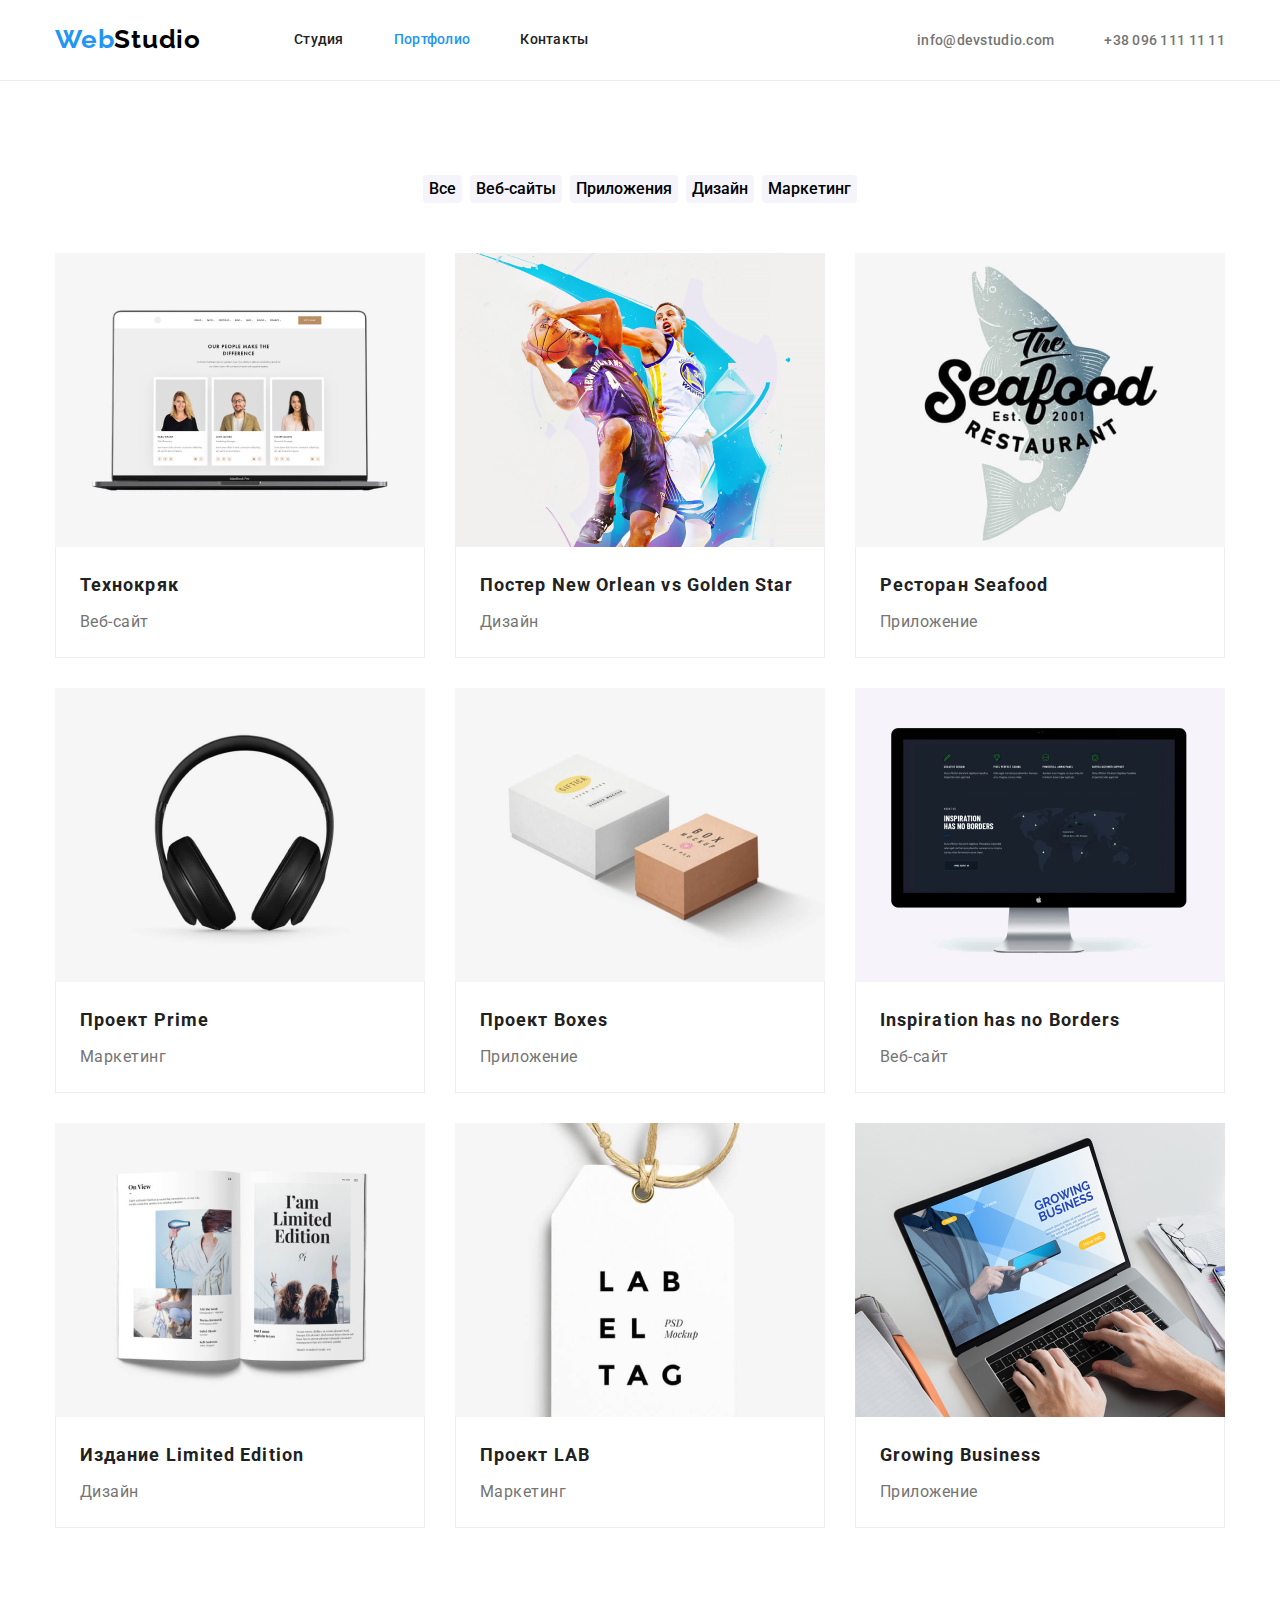
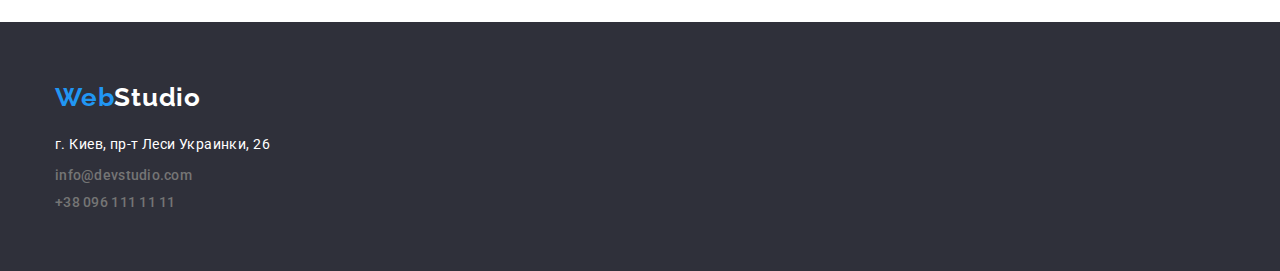
==== portfolio.html @ dcee7ae2 "Добавляет файлы по Дз 3" ====
<!DOCTYPE html>
<html lang="ru">
  <head>
    <meta charset="UTF-8" />
    <meta name="viewport" content="width=device-width, initial-scale=1.0" />
    <title>Портфолио</title>
    <link
      rel="stylesheet"
      href="https://cdnjs.cloudflare.com/ajax/libs/modern-normalize/1.0.0/modern-normalize.min.css"
    />
    <link rel="preconnect" href="https://fonts.gstatic.com" />
    <link
      href="https://fonts.googleapis.com/css2?family=Raleway:wght@700&family=Roboto:wght@400;500;700;900&display=swap"
      rel="stylesheet"
    />
    <link rel="stylesheet" href="./css/style.css" />
  </head>
  <body>
    <header class="portfolio-header">
      <div class="container header">
        <nav class="main-nav">
          <a href="./index.html" class="logo link"
            ><span lang="en" class="accent">Web</span>Studio</a
          >

          <ul class="site-nav list">
            <li class="item">
              <a href="./index.html" class="link">Студия</a>
            </li>
            <li class="item">
              <a href="./portfolio.html" class="link current">Портфолио</a>
            </li>
            <li class="item"><a href="" class="link">Контакты</a></li>
          </ul>
        </nav>

        <ul class="contacts-nav list">
          <li class="item">
            <a href="mailto:info@devstudio.com" class="link"
              >info@devstudio.com</a
            >
          </li>
          <li class="item">
            <a href="tel:+380961111111" class="link">+38 096 111 11 11</a>
          </li>
        </ul>
      </div>
    </header>

    <main>
      <section class="examples">
        <div class="container">
          <h1 class="visually-hidden">Портфолио</h1>
          <ul class="portfolio-buttons list">
            <li class="item">
              <button type="button" class="button">Все</button>
            </li>
            <li class="item">
              <button type="button" class="button">Веб-сайты</button>
            </li>
            <li class="item">
              <button type="button" class="button">Приложения</button>
            </li>
            <li class="item">
              <button type="button" class="button">Дизайн</button>
            </li>
            <li class="item">
              <button type="button" class="button">Маркетинг</button>
            </li>
          </ul>

          <ul class="examples-cards list">
            <li class="card">
              <a href=""
                ><img
                  src="./images/tehnokryak.jpg"
                  alt="Изображение открытого ноутбука"
                  width="370"
                />
                <div class="exaples-content">
                  <h2 class="examples-tittle">Технокряк</h2>
                  <p class="examples-text">Веб-сайт</p>
                </div>
              </a>
            </li>
            <li class="card">
              <a href=""
                ><img
                  src="./images/New-Orlean-vs-Golden-Star.jpg"
                  alt="Изображение двух баскетболистов"
                  width="370"
                />
                <div class="exaples-content">
                  <h2 class="examples-tittle">
                    Постер New Orlean vs Golden Star
                  </h2>
                  <p class="examples-text">Дизайн</p>
                </div>
              </a>
            </li>
            <li class="card">
              <a href=""
                ><img
                  src="./images/Ресторан-Seafood.jpg"
                  alt="Логотип ресторана"
                  width="370"
                />
                <div class="exaples-content">
                  <h2 class="examples-tittle">Ресторан Seafood</h2>
                  <p class="examples-text">Приложение</p>
                </div>
              </a>
            </li>
            <li class="card">
              <a href=""
                ><img
                  src="./images/Проект-Prime.jpg"
                  alt="Изображение наушников"
                  width="370"
                />
                <div class="exaples-content">
                  <h2 class="examples-tittle">Проект Prime</h2>
                  <p class="examples-text">Маркетинг</p>
                </div>
              </a>
            </li>
            <li class="card">
              <a href=""
                ><img
                  src="./images/Проект-Boxes.jpg"
                  alt="Изображение двух коробок"
                  width="370"
                />
                <div class="exaples-content">
                  <h2 class="examples-tittle">Проект Boxes</h2>
                  <p class="examples-text">Приложение</p>
                </div>
              </a>
            </li>
            <li class="card">
              <a href=""
                ><img
                  src="./images/Inspiration-has-no-Borders.jpg"
                  alt="Изображение монитора"
                  width="370"
                />
                <div class="exaples-content">
                  <h2 class="examples-tittle">Inspiration has no Borders</h2>
                  <p class="examples-text">Веб-сайт</p>
                </div>
              </a>
            </li>
            <li class="card">
              <a href=""
                ><img
                  src="./images/Издание-Limited-Edition.jpg"
                  alt="Изображение открытой книги"
                  width="370"
                />
                <div class="exaples-content">
                  <h2 class="examples-tittle">Издание Limited Edition</h2>
                  <p class="examples-text">Дизайн</p>
                </div>
              </a>
            </li>
            <li class="card">
              <a href=""
                ><img
                  src="./images/Проект-LAB.jpg"
                  alt="Изображение бирки с названием"
                  width="370"
                />
                <div class="exaples-content">
                  <h2 class="examples-tittle">Проект LAB</h2>
                  <p class="examples-text">Маркетинг</p>
                </div>
              </a>
            </li>
            <li class="card">
              <a href=""
                ><img
                  src="./images/Growing-Business.jpg"
                  alt="Изображение ноутбука на котором работают"
                  width="370"
                />
                <div class="exaples-content">
                  <h2 class="examples-tittle">Growing Business</h2>
                  <p class="examples-text">Приложение</p>
                </div>
              </a>
            </li>
          </ul>
        </div>
      </section>
    </main>

    <footer class="footer">
      <div class="container">
        <a href="./index.html" class="logo link"
          ><span lang="en" class="accent">Web</span
          ><span class="footer-logo">Studio</span></a
        >
        <address>г. Киев, пр-т Леси Украинки, 26</address>
        <ul class="contacts-nav list footer-contacts">
          <li class="footer-item">
            <a href="mailto:info@devstudio.com" class="link"
              >info@devstudio.com</a
            >
          </li>
          <li class="footer-item">
            <a href="tel:+380961111111" class="link">+38 096 111 11 11</a>
          </li>
        </ul>
      </div>
    </footer>
  </body>
</html>
---- css/style.css ----
:root {
  --primary-bg-color: #ffffff;
  --secondary-bg-color: #2f303a;
  --txt-main-color: #212121;
  --txt-second-color: #757575;
  --txt-white-color: #ffffff;
  --accent-color: #2196f3;
  --footer-contacts-color: rgba(255, 255, 255, 0.6);
  --button-bg-color-: #f5f4fa;
  --logo-color: #000000;
  --footer-bg-color: #2f303a;
  --border-bottom-color: #ececec;
  --card-border-color: #eeeeee;
}

body {
  background-color: var(--primary-bg-color);
  color: var(--txt-main-color);
  font-family: 'Roboto', sans-serif;
  letter-spacing: 0.03em;
}

/* Общие стили */
.container {
  margin-left: auto;
  margin-right: auto;
  width: 1200px;
  padding-left: 15px;
  padding-right: 15px;
}

.visually-hidden {
  position: absolute;
  clip: rect(0 0 0 0);
  width: 1px;
  height: 1px;
  margin: -1px;
}

.list {
  list-style: none;
  padding: 0;
  margin: 0;
}

img {
  display: block;
}

/* Стили для хедера */
.header {
  display: flex;
  align-items: center;
}

.logo {
  color: var(--logo-color);

  font-family: 'Raleway', sans-serif;
  font-weight: 700;
  font-size: 26px;
  line-height: 1.2;
  letter-spacing: 0.03em;

  margin-right: 93px;
}

/* Навигацыя */
.main-nav {
  display: flex;
  align-items: center;
}

.site-nav {
  display: flex;
  padding: 0;
  margin: 0;
}

.site-nav .item + .item {
  margin-left: 50px;
}

.site-nav .link {
  font-weight: 500;
  font-size: 14px;
  line-height: 1.14;
  letter-spacing: 0.02em;

  padding: 32px 0;
  display: block;

  color: var(--txt-main-color);
}

.site-nav .link:hover,
.site-nav .link:focus {
  color: var(--accent-color);
}

.site-nav .link.current {
  color: var(--accent-color);
}

/* Контакты */
.contacts-nav {
  display: flex;
  padding: 0;
  margin-left: auto;
}

.contacts-nav .item + .item {
  margin-left: 50px;
}

.contacts-nav .link {
  font-weight: 500;
  font-size: 14px;
  line-height: 1.14;
  letter-spacing: 0.02em;

  padding: 32px 0;

  color: var(--txt-second-color);
}

.contacts-nav .link:hover,
.contacts-nav .link:focus {
  color: var(--accent-color);
}

.accent {
  color: var(--accent-color);
}

a {
  text-decoration: none;
}

/* Стили для index.html */

/* Hero */
.hero {
  text-align: center;
  margin-bottom: 94px;

  background-color: var(--secondary-bg-color);
}

.hero .hero-tittle {
  font-weight: 900;
  font-size: 44px;
  line-height: 1.36;
  letter-spacing: 0.06em;
  text-transform: uppercase;

  margin: 0;
  margin-bottom: 30px;

  color: var(--txt-white-color);
}

.button.primary {
  width: 200px;
  height: 50px;

  background-color: var(--accent-color);
  color: var(--txt-white-color);
}

.button.primary:hover,
button.primary:focus {
  border: 1px solid var(--accent-color);

  background-color: var(--button-bg-color-);
  color: var(--txt-main-color);
}

/* Section */
.section-tittle {
  margin: 0;
  margin-bottom: 10px;

  font-weight: 700;
  font-size: 14px;
  line-height: 1.14;
  text-transform: uppercase;
}

.about-us {
  display: flex;
  margin-bottom: 94px;
}

.about-us .item {
  box-sizing: border-box;
  width: 270px;
}

.about-us .item:not(:last-child),
.features-list .item:not(:last-child) {
  margin-right: 30px;
}

.section-text {
  font-size: 14px;
  line-height: 1.71;

  margin: 0;

  color: var(--txt-second-color);
}

/* Fetures */
.features-tittle {
  font-weight: 700;
  font-size: 36px;
  line-height: 1.17;

  text-align: center;
  margin-top: 0;
  margin-bottom: 50px;
}

.features-list {
  display: flex;
  margin-bottom: 94px;
}

/* Team */
.team {
  background-color: var(--button-bg-color-);
}

.team .container {
  padding-top: 94px;
  padding-bottom: 94px;
}

.team-tittle {
  font-weight: 700;
  font-size: 36px;
  line-height: 1.17;

  text-align: center;
  margin-top: 0;
  margin-bottom: 50px;
}

.team-list {
  display: flex;
}

.team-list-item:not(:last-child) {
  margin-right: 30px;
}

.team-list-item {
  border-bottom-right-radius: 4px;
  border-bottom-left-radius: 4px;

  background-color: var(--primary-bg-color);
}

.team-card {
  margin-bottom: 30px;
}

.teammate {
  font-weight: 500;
  font-size: 16px;
  line-height: 1.19;

  text-align: center;
  margin-top: 0;
  margin-bottom: 10px;
}

.teammate-profession {
  font-size: 16px;
  line-height: 1.19;

  text-align: center;
  margin-top: 0;
  margin-bottom: 30px;

  color: var(--txt-second-color);
}

/* Footer */
.footer .container {
  padding-top: 60px;
  padding-bottom: 60px;
}

.footer-logo {
  color: var(--txt-white-color);
}

.footer .logo {
  display: block;
  margin-right: 0;
  margin-bottom: 20px;
}

footer {
  background-color: var(--footer-bg-color);
}

address {
  font-style: normal;
  font-size: 14px;
  line-height: 1.71;
  letter-spacing: 0.03em;

  margin-bottom: 9px;

  color: var(--txt-white-color);
}

.footer-contacts {
  display: inline-block;
}

.footer-item:not(:last-child) {
  margin-bottom: 9px;
}

.footer-item .link {
  padding: 0;
}

/* Стили для portfolio.html */
.portfolio-header {
  margin-bottom: 94px;
  border-bottom: 1px solid #ececec;
}

.portfolio-buttons {
  display: flex;
  justify-content: center;
  margin-bottom: 50px;
}

.portfolio-buttons .item:not(:last-child) {
  margin-right: 8px;
}
.button {
  font-weight: 500;
  font-size: 16px;
  line-height: 1.62;
  font-family: inherit;
  cursor: pointer;

  border: transparent;
  border-radius: 4px;

  background-color: var(--button-bg-color-);
}

.button:hover,
.button:focus {
  background-color: var(--accent-color);
  color: var(--txt-white-color);
}

/* Examples */
.examples .container {
  margin-bottom: 94px;
}

.examples-cards {
  display: flex;
  flex-wrap: wrap;
}

.card {
  flex-basis: calc((100% - 2 * 30px) / 3);
  margin-right: 30px;
  margin-bottom: 30px;
  background-color: var(--primary-bg-color);
}

.card:nth-child(3n) {
  margin-right: 0;
}

.card:nth-last-child(-n + 3) {
  margin-bottom: 0;
}

.examples-tittle {
  font-weight: 700;
  font-size: 18px;
  line-height: 2;
  letter-spacing: 0.06em;

  margin: 0;
  margin-bottom: 4px;

  color: var(--txt-main-color);
}

.examples-text {
  font-size: 16px;
  line-height: 1.87;

  margin: 0;

  color: var(--txt-second-color);
}

.exaples-content {
  padding: 20px 24px;
  border-right: 1px solid var(--card-border-color);
  border-bottom: 1px solid var(--card-border-color);
  border-left: 1px solid var(--card-border-color);
}
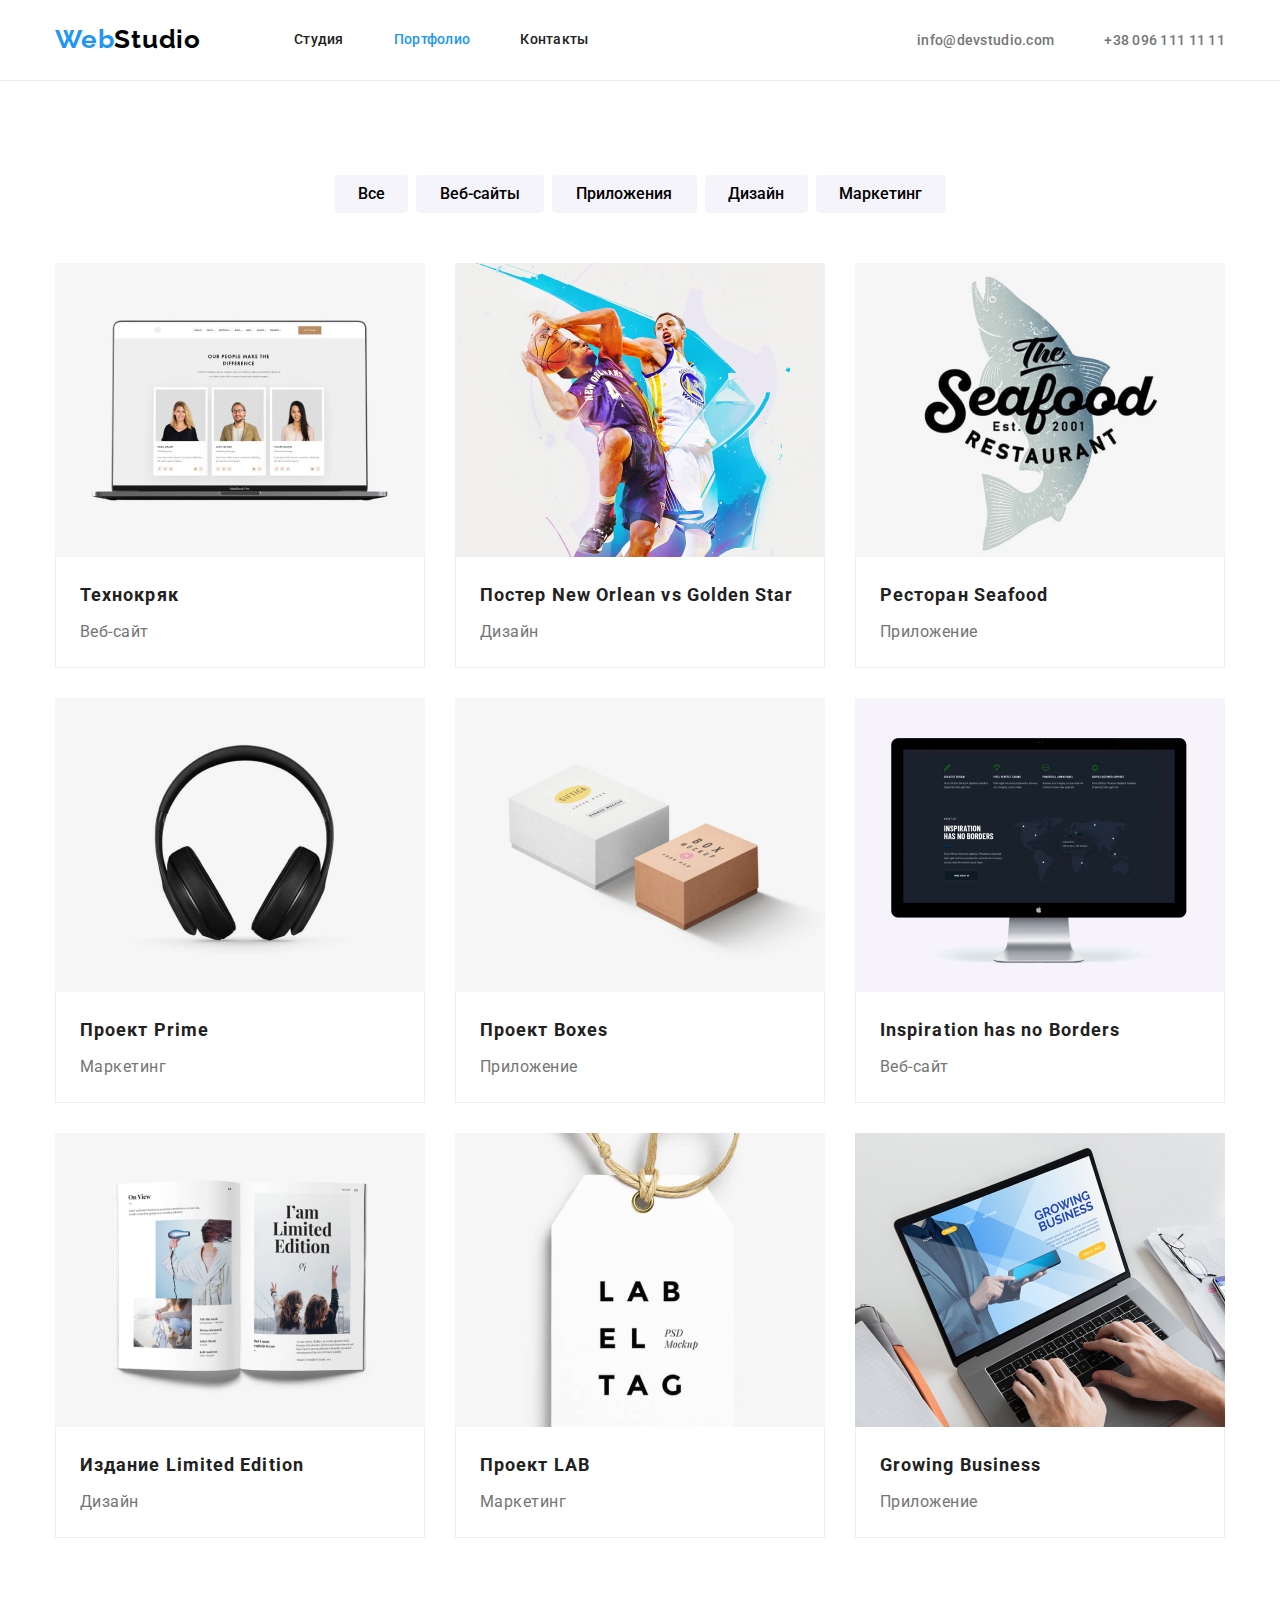
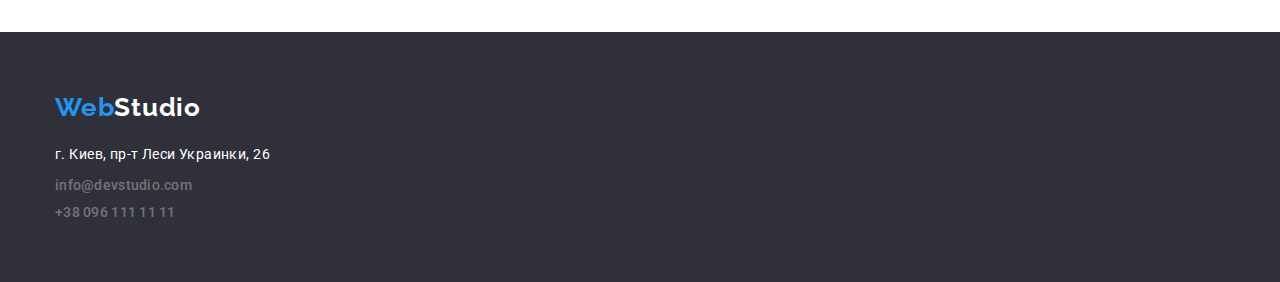
==== commit d152bbfd: "Меняет параметры высот и задает размеры кнопок" ====
--- a/portfolio.html
+++ b/portfolio.html
@@ -53,19 +53,29 @@
           <h1 class="visually-hidden">Портфолио</h1>
           <ul class="portfolio-buttons list">
             <li class="item">
-              <button type="button" class="button">Все</button>
-            </li>
-            <li class="item">
-              <button type="button" class="button">Веб-сайты</button>
-            </li>
-            <li class="item">
-              <button type="button" class="button">Приложения</button>
-            </li>
-            <li class="item">
-              <button type="button" class="button">Дизайн</button>
-            </li>
-            <li class="item">
-              <button type="button" class="button">Маркетинг</button>
+              <button type="button" class="button gallery-button-all">
+                Все
+              </button>
+            </li>
+            <li class="item">
+              <button type="button" class="button gallery-button-web">
+                Веб-сайты
+              </button>
+            </li>
+            <li class="item">
+              <button type="button" class="button gallery-button-app">
+                Приложения
+              </button>
+            </li>
+            <li class="item">
+              <button type="button" class="button gallery-button-design">
+                Дизайн
+              </button>
+            </li>
+            <li class="item">
+              <button type="button" class="button gallery-button-marketing">
+                Маркетинг
+              </button>
             </li>
           </ul>
 
--- a/css/style.css
+++ b/css/style.css
@@ -37,10 +37,14 @@
   margin: -1px;
 }
 
+a {
+  text-decoration: none;
+}
+
 .list {
+  padding: 0;
+  margin: 0;
   list-style: none;
-  padding: 0;
-  margin: 0;
 }
 
 img {
@@ -54,15 +58,14 @@
 }
 
 .logo {
+  margin-right: 93px;
+
   color: var(--logo-color);
-
   font-family: 'Raleway', sans-serif;
   font-weight: 700;
   font-size: 26px;
   line-height: 1.2;
   letter-spacing: 0.03em;
-
-  margin-right: 93px;
 }
 
 /* Навигацыя */
@@ -82,15 +85,14 @@
 }
 
 .site-nav .link {
+  padding: 32px 0;
+  display: block;
+
+  color: var(--txt-main-color);
   font-weight: 500;
   font-size: 14px;
   line-height: 1.14;
   letter-spacing: 0.02em;
-
-  padding: 32px 0;
-  display: block;
-
-  color: var(--txt-main-color);
 }
 
 .site-nav .link:hover,
@@ -114,14 +116,13 @@
 }
 
 .contacts-nav .link {
+  padding: 32px 0;
+
+  color: var(--txt-second-color);
   font-weight: 500;
   font-size: 14px;
   line-height: 1.14;
   letter-spacing: 0.02em;
-
-  padding: 32px 0;
-
-  color: var(--txt-second-color);
 }
 
 .contacts-nav .link:hover,
@@ -133,31 +134,25 @@
   color: var(--accent-color);
 }
 
-a {
-  text-decoration: none;
-}
-
 /* Стили для index.html */
 
 /* Hero */
 .hero {
   text-align: center;
-  margin-bottom: 94px;
 
   background-color: var(--secondary-bg-color);
 }
 
 .hero .hero-tittle {
+  margin: 0;
+  margin-bottom: 30px;
+
+  color: var(--txt-white-color);
   font-weight: 900;
   font-size: 44px;
   line-height: 1.36;
   letter-spacing: 0.06em;
   text-transform: uppercase;
-
-  margin: 0;
-  margin-bottom: 30px;
-
-  color: var(--txt-white-color);
 }
 
 .button.primary {
@@ -170,13 +165,16 @@
 
 .button.primary:hover,
 button.primary:focus {
-  border: 1px solid var(--accent-color);
-
   background-color: var(--button-bg-color-);
   color: var(--txt-main-color);
+  border: 1px solid var(--accent-color);
 }
 
 /* Section */
+.section-studio {
+  padding-top: 94px;
+}
+
 .section-tittle {
   margin: 0;
   margin-bottom: 10px;
@@ -189,7 +187,6 @@
 
 .about-us {
   display: flex;
-  margin-bottom: 94px;
 }
 
 .about-us .item {
@@ -203,48 +200,48 @@
 }
 
 .section-text {
+  margin: 0;
+
+  color: var(--txt-second-color);
   font-size: 14px;
   line-height: 1.71;
-
-  margin: 0;
-
-  color: var(--txt-second-color);
 }
 
 /* Fetures */
+.features {
+  padding-top: 94px;
+  padding-bottom: 94px;
+}
+
 .features-tittle {
+  text-align: center;
+  margin-top: 0;
+  margin-bottom: 50px;
+
   font-weight: 700;
   font-size: 36px;
   line-height: 1.17;
-
+}
+
+.features-list {
+  display: flex;
+}
+
+/* Team */
+.team {
+  padding-top: 94px;
+  padding-bottom: 94px;
+  background-color: var(--button-bg-color-);
+}
+
+.team-tittle {
   text-align: center;
   margin-top: 0;
   margin-bottom: 50px;
-}
-
-.features-list {
-  display: flex;
-  margin-bottom: 94px;
-}
-
-/* Team */
-.team {
-  background-color: var(--button-bg-color-);
-}
-
-.team .container {
-  padding-top: 94px;
-  padding-bottom: 94px;
-}
-
-.team-tittle {
+
   font-weight: 700;
   font-size: 36px;
   line-height: 1.17;
-
-  text-align: center;
-  margin-top: 0;
-  margin-bottom: 50px;
 }
 
 .team-list {
@@ -267,30 +264,31 @@
 }
 
 .teammate {
+  text-align: center;
+  margin-top: 0;
+  margin-bottom: 10px;
+
   font-weight: 500;
   font-size: 16px;
   line-height: 1.19;
-
-  text-align: center;
-  margin-top: 0;
-  margin-bottom: 10px;
 }
 
 .teammate-profession {
-  font-size: 16px;
-  line-height: 1.19;
-
   text-align: center;
   margin-top: 0;
   margin-bottom: 30px;
 
   color: var(--txt-second-color);
+  font-size: 16px;
+  line-height: 1.19;
 }
 
 /* Footer */
-.footer .container {
+.footer {
   padding-top: 60px;
   padding-bottom: 60px;
+
+  background-color: var(--footer-bg-color);
 }
 
 .footer-logo {
@@ -303,19 +301,14 @@
   margin-bottom: 20px;
 }
 
-footer {
-  background-color: var(--footer-bg-color);
-}
-
 address {
+  margin-bottom: 9px;
+
+  color: var(--txt-white-color);
   font-style: normal;
   font-size: 14px;
   line-height: 1.71;
   letter-spacing: 0.03em;
-
-  margin-bottom: 9px;
-
-  color: var(--txt-white-color);
 }
 
 .footer-contacts {
@@ -332,7 +325,6 @@
 
 /* Стили для portfolio.html */
 .portfolio-header {
-  margin-bottom: 94px;
   border-bottom: 1px solid #ececec;
 }
 
@@ -346,16 +338,15 @@
   margin-right: 8px;
 }
 .button {
+  border: transparent;
+  border-radius: 4px;
+
+  background-color: var(--button-bg-color-);
   font-weight: 500;
   font-size: 16px;
   line-height: 1.62;
   font-family: inherit;
   cursor: pointer;
-
-  border: transparent;
-  border-radius: 4px;
-
-  background-color: var(--button-bg-color-);
 }
 
 .button:hover,
@@ -364,9 +355,35 @@
   color: var(--txt-white-color);
 }
 
+.gallery-button-all {
+  width: 73px;
+  height: 38px;
+}
+
+.gallery-button-web {
+  width: 128px;
+  height: 38px;
+}
+
+.gallery-button-app {
+  width: 145px;
+  height: 38px;
+}
+
+.gallery-button-design {
+  width: 103px;
+  height: 38px;
+}
+
+.gallery-button-marketing {
+  width: 130px;
+  height: 38px;
+}
+
 /* Examples */
-.examples .container {
-  margin-bottom: 94px;
+.examples {
+  padding-top: 94px;
+  padding-bottom: 94px;
 }
 
 .examples-cards {
@@ -390,24 +407,22 @@
 }
 
 .examples-tittle {
+  margin: 0;
+  margin-bottom: 4px;
+
+  color: var(--txt-main-color);
   font-weight: 700;
   font-size: 18px;
   line-height: 2;
   letter-spacing: 0.06em;
-
-  margin: 0;
-  margin-bottom: 4px;
-
-  color: var(--txt-main-color);
 }
 
 .examples-text {
+  margin: 0;
+
+  color: var(--txt-second-color);
   font-size: 16px;
   line-height: 1.87;
-
-  margin: 0;
-
-  color: var(--txt-second-color);
 }
 
 .exaples-content {
